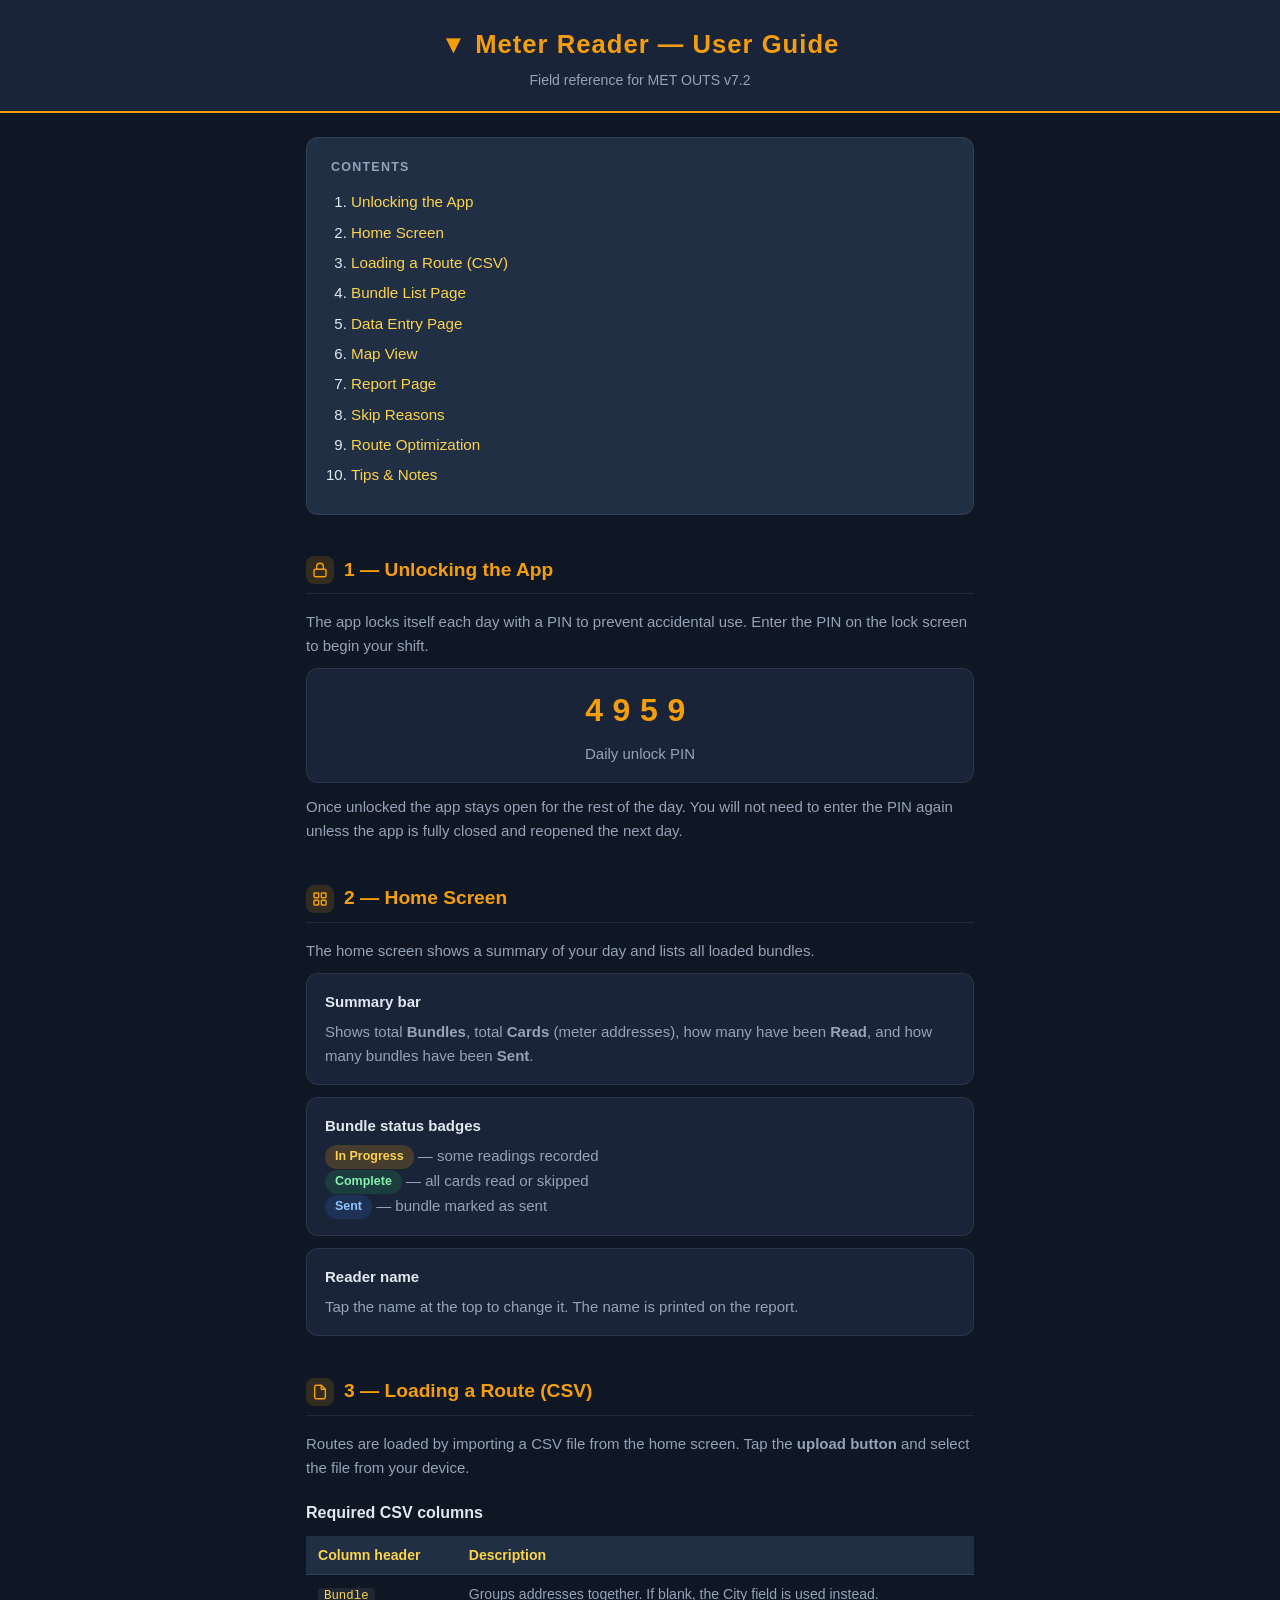
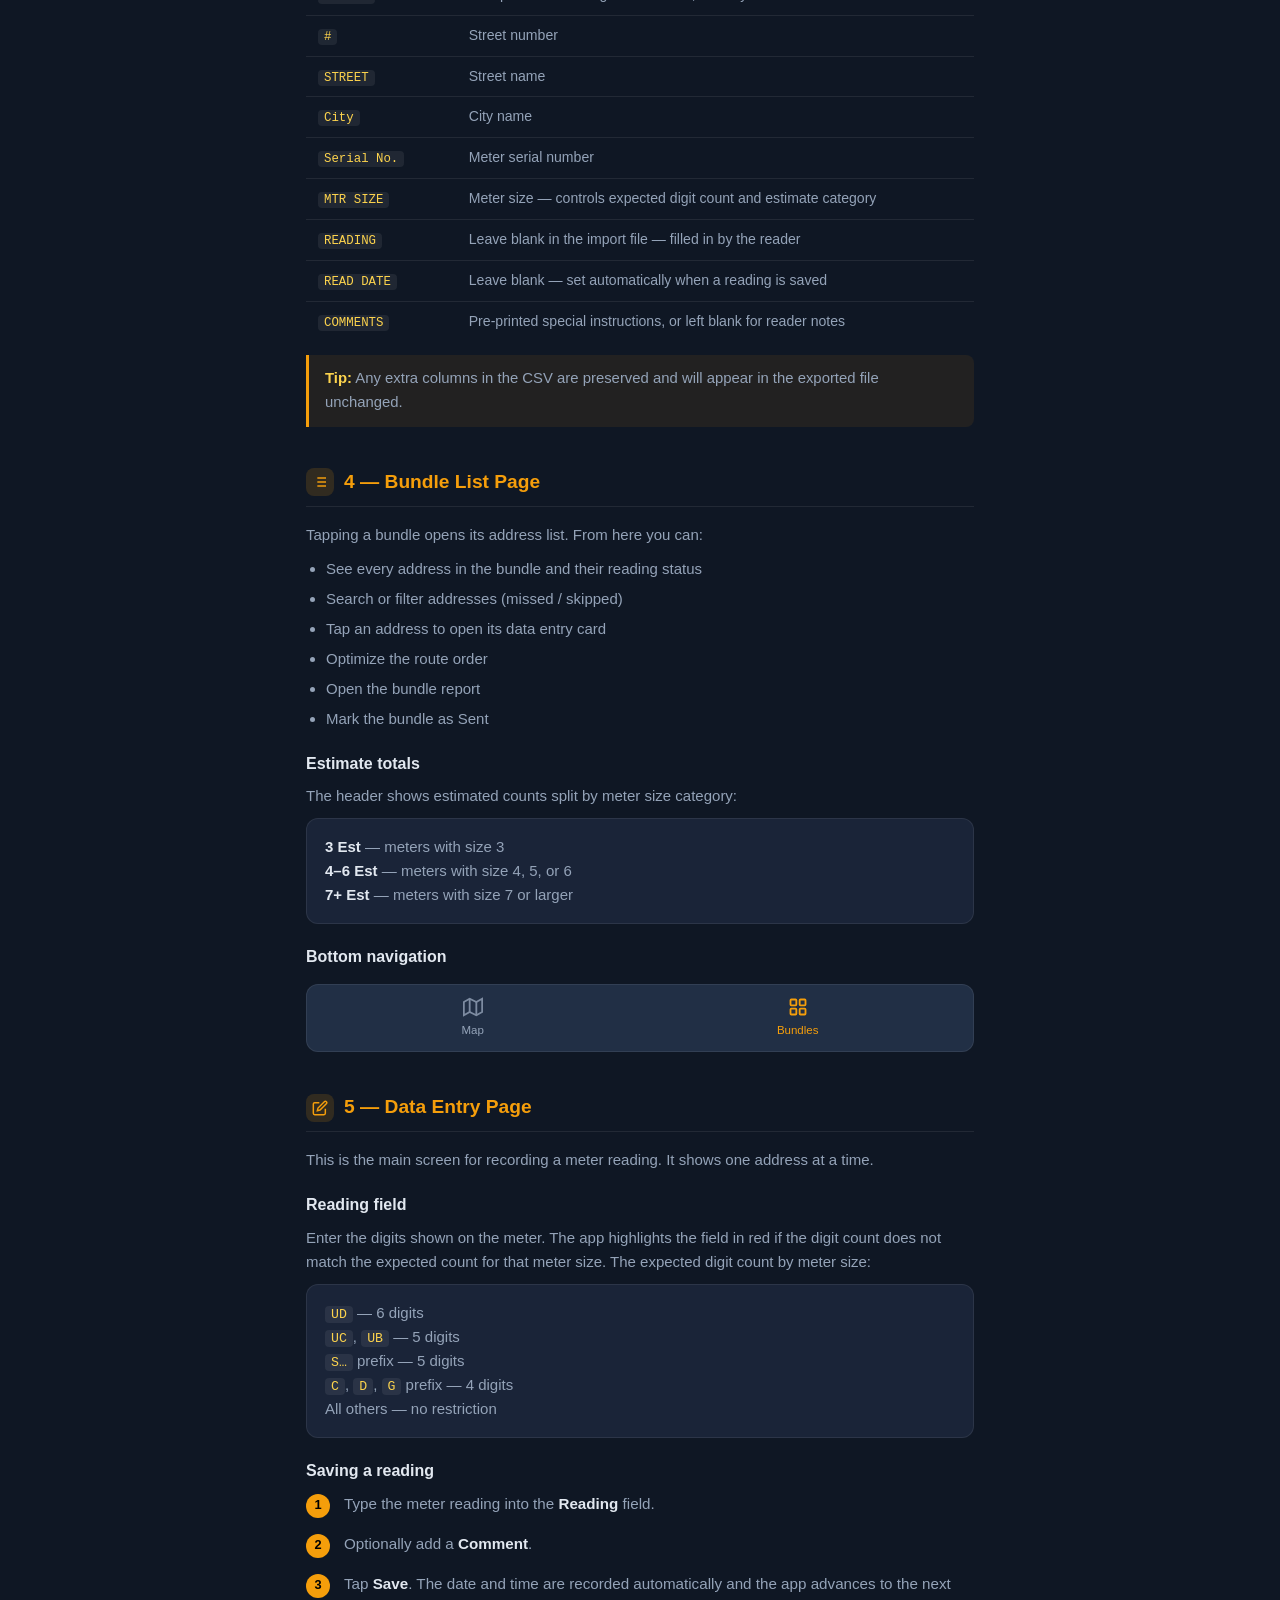
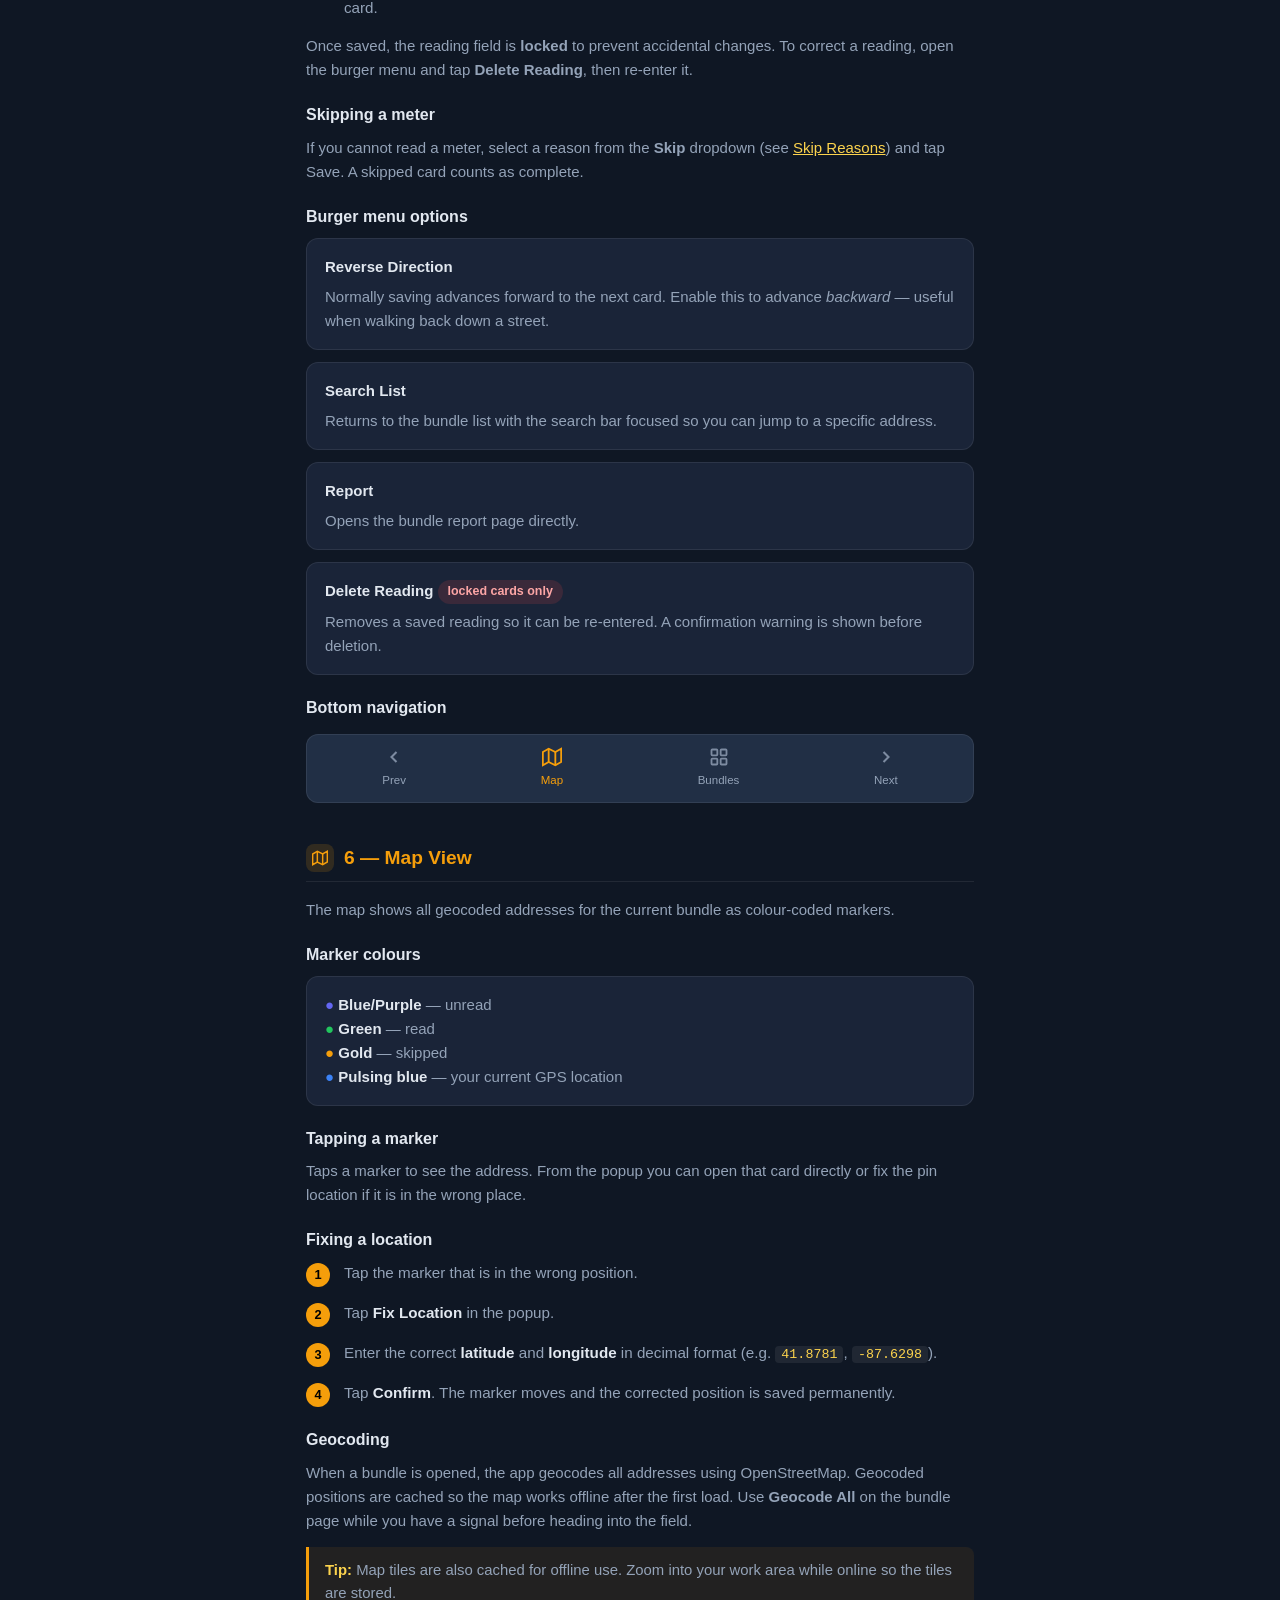
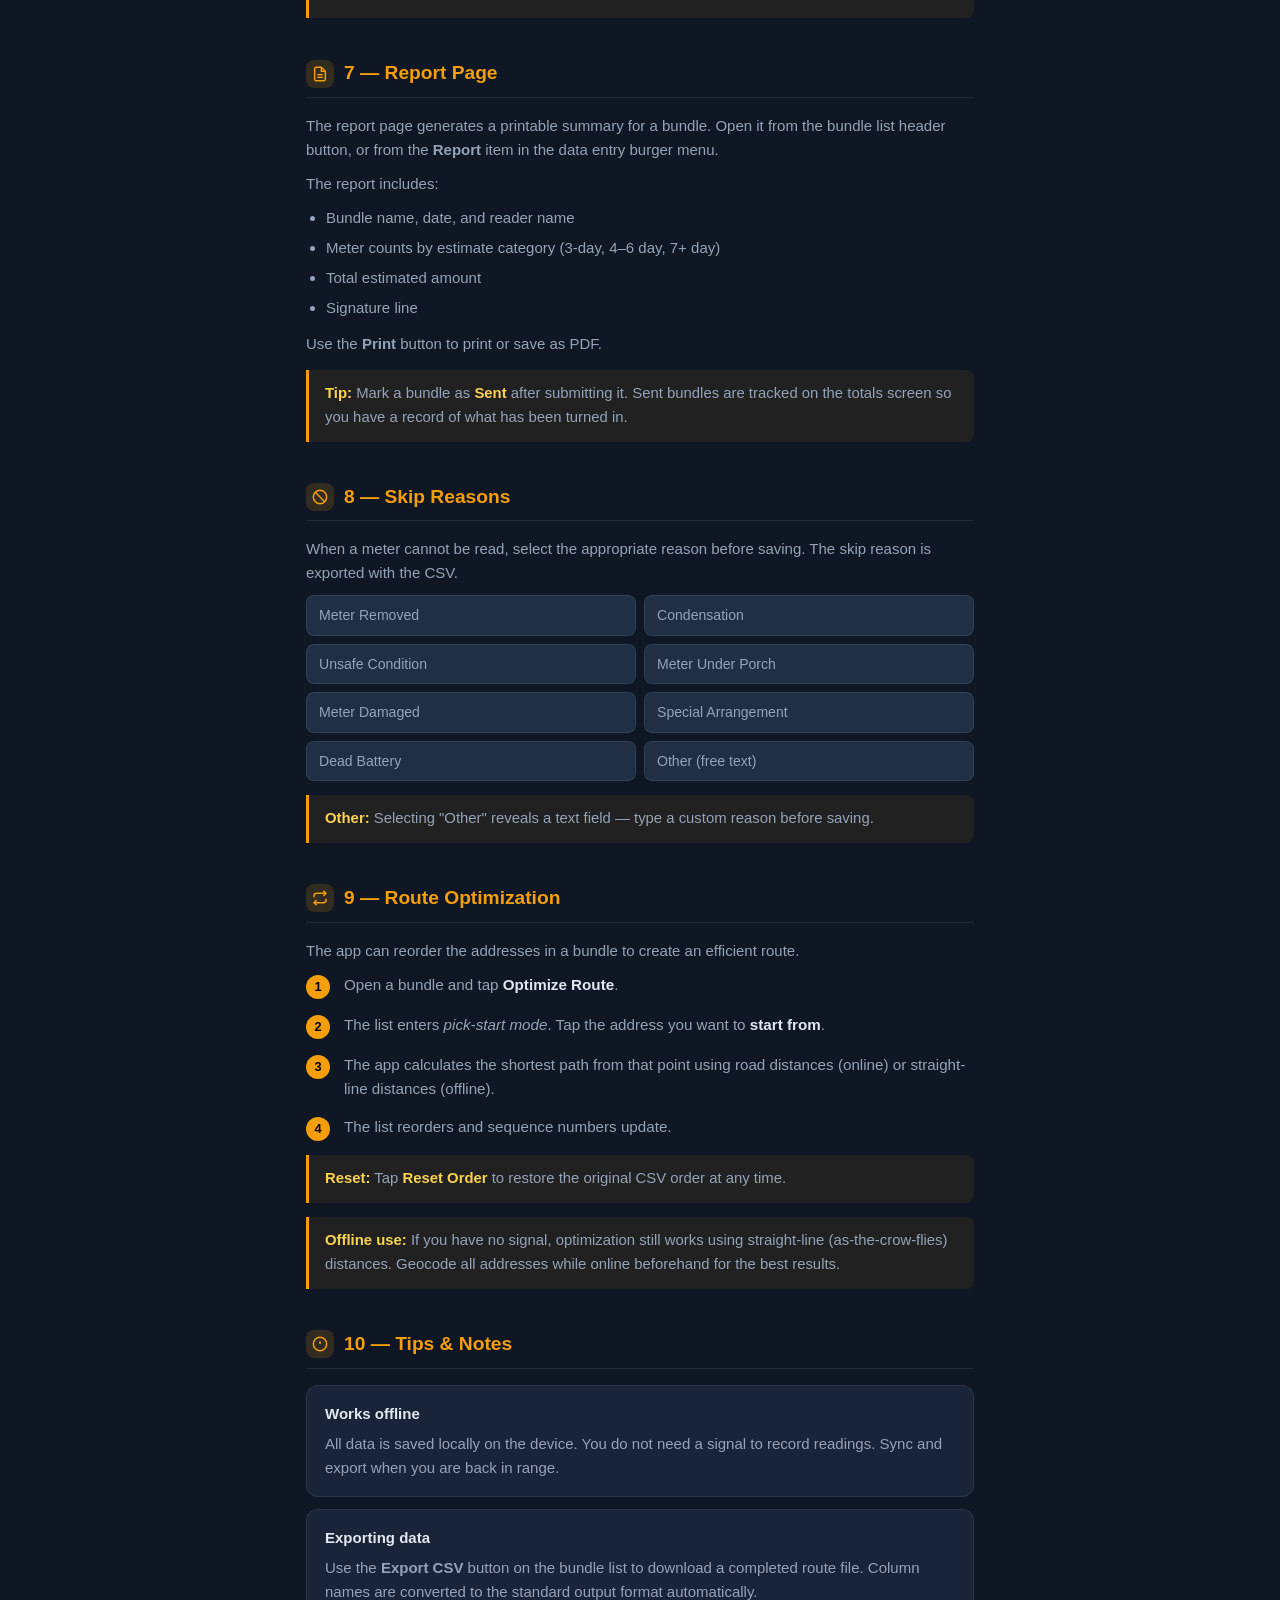
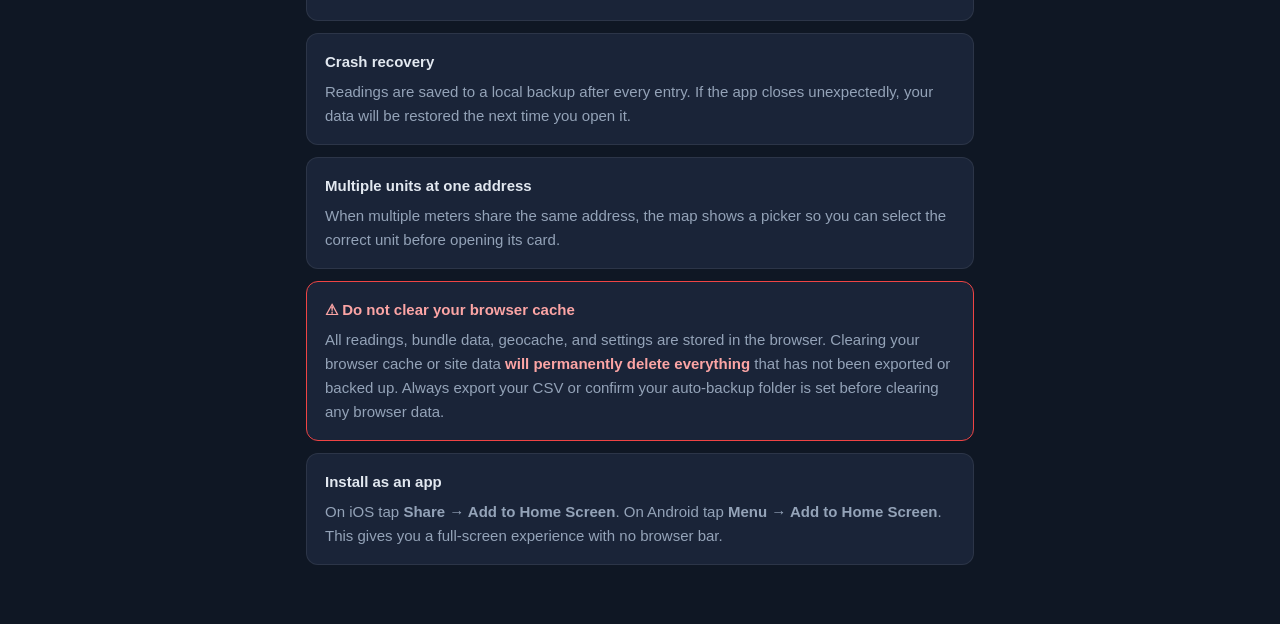
==== guide.html @ 871d22d3 "7.2 bug fixes" ====
<!DOCTYPE html>
<html lang="en">
<head>
  <meta charset="UTF-8"/>
  <meta name="viewport" content="width=device-width, initial-scale=1.0"/>
  <title>Meter Reader — User Guide</title>
  <style>
    :root {
      --bg: #0f1724;
      --surface: #1a2438;
      --surface2: #212f45;
      --border: rgba(255,255,255,0.08);
      --gold: #f59e0b;
      --gold-light: #fcd34d;
      --text: #e2e8f0;
      --sub: #94a3b8;
      --green: #22c55e;
      --red: #ef4444;
      --blue: #3b82f6;
    }

    * { box-sizing: border-box; margin: 0; padding: 0; }

    body {
      background: var(--bg);
      color: var(--text);
      font-family: -apple-system, BlinkMacSystemFont, 'Segoe UI', sans-serif;
      font-size: 15px;
      line-height: 1.6;
    }

    /* ── Header ── */
    .site-header {
      background: var(--surface);
      border-bottom: 2px solid var(--gold);
      padding: 24px 20px 20px;
      text-align: center;
      position: sticky;
      top: 0;
      z-index: 50;
    }
    .site-header h1 {
      font-size: 1.6rem;
      font-weight: 700;
      color: var(--gold);
      letter-spacing: 0.04em;
    }
    .site-header p {
      color: var(--sub);
      font-size: 0.88rem;
      margin-top: 4px;
    }

    /* ── TOC ── */
    .toc {
      background: var(--surface2);
      border: 1px solid var(--border);
      border-radius: 12px;
      padding: 20px 24px;
      margin: 24px auto;
      max-width: 700px;
    }
    .toc h2 {
      font-size: 0.78rem;
      text-transform: uppercase;
      letter-spacing: 0.1em;
      color: var(--sub);
      margin-bottom: 12px;
    }
    .toc ol {
      padding-left: 20px;
    }
    .toc li {
      margin: 6px 0;
    }
    .toc a {
      color: var(--gold-light);
      text-decoration: none;
      font-size: 0.95rem;
    }
    .toc a:hover { text-decoration: underline; }

    /* ── Main layout ── */
    main {
      max-width: 700px;
      margin: 0 auto;
      padding: 0 16px 60px;
    }

    /* ── Sections ── */
    section {
      margin-top: 40px;
    }
    section h2 {
      font-size: 1.2rem;
      font-weight: 700;
      color: var(--gold);
      border-bottom: 1px solid var(--border);
      padding-bottom: 8px;
      margin-bottom: 16px;
      display: flex;
      align-items: center;
      gap: 10px;
    }
    section h2 .icon {
      width: 28px;
      height: 28px;
      background: rgba(245,158,11,0.15);
      border-radius: 8px;
      display: flex;
      align-items: center;
      justify-content: center;
      flex-shrink: 0;
    }
    section h3 {
      font-size: 1rem;
      font-weight: 600;
      color: var(--text);
      margin: 20px 0 8px;
    }
    section p {
      color: var(--sub);
      margin-bottom: 10px;
    }

    /* ── Cards ── */
    .card {
      background: var(--surface);
      border: 1px solid var(--border);
      border-radius: 12px;
      padding: 16px 18px;
      margin-bottom: 12px;
    }
    .card-title {
      font-weight: 600;
      color: var(--text);
      margin-bottom: 6px;
    }
    .card p { margin-bottom: 0; }

    /* ── Steps ── */
    .steps {
      counter-reset: step;
      list-style: none;
      padding: 0;
    }
    .steps li {
      counter-increment: step;
      display: flex;
      gap: 14px;
      margin-bottom: 14px;
      align-items: flex-start;
    }
    .steps li::before {
      content: counter(step);
      background: var(--gold);
      color: #000;
      font-weight: 700;
      font-size: 0.8rem;
      min-width: 24px;
      height: 24px;
      border-radius: 50%;
      display: flex;
      align-items: center;
      justify-content: center;
      margin-top: 2px;
      flex-shrink: 0;
    }
    .steps li span {
      color: var(--sub);
      font-size: 0.95rem;
    }
    .steps li strong { color: var(--text); }

    /* ── Tips ── */
    .tip {
      background: rgba(245,158,11,0.08);
      border-left: 3px solid var(--gold);
      border-radius: 0 8px 8px 0;
      padding: 12px 16px;
      margin: 14px 0;
      color: var(--sub);
      font-size: 0.93rem;
    }
    .tip strong { color: var(--gold-light); }

    /* ── Badges ── */
    .badge {
      display: inline-block;
      padding: 2px 10px;
      border-radius: 20px;
      font-size: 0.78rem;
      font-weight: 600;
      vertical-align: middle;
    }
    .badge-gold  { background: rgba(245,158,11,0.2); color: var(--gold-light); }
    .badge-green { background: rgba(34,197,94,0.15); color: #86efac; }
    .badge-blue  { background: rgba(59,130,246,0.15); color: #93c5fd; }
    .badge-red   { background: rgba(239,68,68,0.15); color: #fca5a5; }

    /* ── Skip reason list ── */
    .skip-list {
      list-style: none;
      padding: 0;
      display: grid;
      grid-template-columns: 1fr 1fr;
      gap: 8px;
    }
    .skip-list li {
      background: var(--surface2);
      border: 1px solid var(--border);
      border-radius: 8px;
      padding: 8px 12px;
      font-size: 0.88rem;
      color: var(--sub);
    }

    /* ── CSV table ── */
    .csv-table {
      width: 100%;
      border-collapse: collapse;
      font-size: 0.88rem;
      margin-top: 10px;
    }
    .csv-table th {
      background: var(--surface2);
      color: var(--gold-light);
      text-align: left;
      padding: 8px 12px;
      border-bottom: 1px solid var(--border);
      font-weight: 600;
    }
    .csv-table td {
      padding: 8px 12px;
      border-bottom: 1px solid var(--border);
      color: var(--sub);
      vertical-align: top;
    }
    .csv-table tr:last-child td { border-bottom: none; }
    code {
      background: rgba(255,255,255,0.07);
      border-radius: 4px;
      padding: 1px 6px;
      font-family: monospace;
      font-size: 0.88em;
      color: var(--gold-light);
    }

    /* ── Nav bar reference ── */
    .nav-bar {
      background: var(--surface2);
      border: 1px solid var(--border);
      border-radius: 12px;
      display: flex;
      justify-content: space-around;
      padding: 12px 8px;
      margin: 14px 0;
    }
    .nav-item {
      display: flex;
      flex-direction: column;
      align-items: center;
      gap: 4px;
      font-size: 0.72rem;
      color: var(--sub);
    }
    .nav-item.active { color: var(--gold); }
    .nav-item svg { opacity: 0.8; }
    .nav-item.active svg { opacity: 1; }

    @media (max-width: 480px) {
      .skip-list { grid-template-columns: 1fr; }
      .site-header h1 { font-size: 1.3rem; }
    }
  </style>
</head>
<body>

<header class="site-header">
  <h1>&#9660; Meter Reader — User Guide</h1>
  <p>Field reference for MET OUTS v7.2</p>
</header>

<main>

  <!-- TOC -->
  <nav class="toc">
    <h2>Contents</h2>
    <ol>
      <li><a href="#unlock">Unlocking the App</a></li>
      <li><a href="#home">Home Screen</a></li>
      <li><a href="#csv">Loading a Route (CSV)</a></li>
      <li><a href="#bundle">Bundle List Page</a></li>
      <li><a href="#card">Data Entry Page</a></li>
      <li><a href="#map">Map View</a></li>
      <li><a href="#report">Report Page</a></li>
      <li><a href="#skip">Skip Reasons</a></li>
      <li><a href="#optimize">Route Optimization</a></li>
      <li><a href="#tips">Tips &amp; Notes</a></li>
    </ol>
  </nav>


  <!-- 1. Unlock -->
  <section id="unlock">
    <h2>
      <span class="icon">
        <svg width="16" height="16" viewBox="0 0 24 24" fill="none" stroke="#f59e0b" stroke-width="2.2">
          <rect x="3" y="11" width="18" height="11" rx="2"/><path d="M7 11V7a5 5 0 0 1 10 0v4"/>
        </svg>
      </span>
      1 — Unlocking the App
    </h2>
    <p>The app locks itself each day with a PIN to prevent accidental use. Enter the PIN on the lock screen to begin your shift.</p>
    <div class="card" style="text-align:center;">
      <div class="card-title" style="font-size:2rem; letter-spacing:0.3em; color:var(--gold);">4959</div>
      <p style="margin-top:4px;">Daily unlock PIN</p>
    </div>
    <p>Once unlocked the app stays open for the rest of the day. You will not need to enter the PIN again unless the app is fully closed and reopened the next day.</p>
  </section>


  <!-- 2. Home -->
  <section id="home">
    <h2>
      <span class="icon">
        <svg width="16" height="16" viewBox="0 0 24 24" fill="none" stroke="#f59e0b" stroke-width="2.2">
          <rect x="3" y="3" width="7" height="7" rx="1"/><rect x="14" y="3" width="7" height="7" rx="1"/>
          <rect x="3" y="14" width="7" height="7" rx="1"/><rect x="14" y="14" width="7" height="7" rx="1"/>
        </svg>
      </span>
      2 — Home Screen
    </h2>
    <p>The home screen shows a summary of your day and lists all loaded bundles.</p>
    <div class="card">
      <div class="card-title">Summary bar</div>
      <p>Shows total <strong>Bundles</strong>, total <strong>Cards</strong> (meter addresses), how many have been <strong>Read</strong>, and how many bundles have been <strong>Sent</strong>.</p>
    </div>
    <div class="card">
      <div class="card-title">Bundle status badges</div>
      <p>
        <span class="badge badge-gold">In Progress</span> — some readings recorded<br>
        <span class="badge badge-green">Complete</span> — all cards read or skipped<br>
        <span class="badge badge-blue">Sent</span> — bundle marked as sent
      </p>
    </div>
    <div class="card">
      <div class="card-title">Reader name</div>
      <p>Tap the name at the top to change it. The name is printed on the report.</p>
    </div>
  </section>


  <!-- 3. CSV -->
  <section id="csv">
    <h2>
      <span class="icon">
        <svg width="16" height="16" viewBox="0 0 24 24" fill="none" stroke="#f59e0b" stroke-width="2.2">
          <path d="M14 2H6a2 2 0 0 0-2 2v16a2 2 0 0 0 2 2h12a2 2 0 0 0 2-2V8z"/><polyline points="14 2 14 8 20 8"/>
        </svg>
      </span>
      3 — Loading a Route (CSV)
    </h2>
    <p>Routes are loaded by importing a CSV file from the home screen. Tap the <strong>upload button</strong> and select the file from your device.</p>

    <h3>Required CSV columns</h3>
    <table class="csv-table">
      <thead>
        <tr><th>Column header</th><th>Description</th></tr>
      </thead>
      <tbody>
        <tr><td><code>Bundle</code></td><td>Groups addresses together. If blank, the City field is used instead.</td></tr>
        <tr><td><code>#</code></td><td>Street number</td></tr>
        <tr><td><code>STREET</code></td><td>Street name</td></tr>
        <tr><td><code>City</code></td><td>City name</td></tr>
        <tr><td><code>Serial No.</code></td><td>Meter serial number</td></tr>
        <tr><td><code>MTR SIZE</code></td><td>Meter size — controls expected digit count and estimate category</td></tr>
        <tr><td><code>READING</code></td><td>Leave blank in the import file — filled in by the reader</td></tr>
        <tr><td><code>READ DATE</code></td><td>Leave blank — set automatically when a reading is saved</td></tr>
        <tr><td><code>COMMENTS</code></td><td>Pre-printed special instructions, or left blank for reader notes</td></tr>
      </tbody>
    </table>

    <div class="tip">
      <strong>Tip:</strong> Any extra columns in the CSV are preserved and will appear in the exported file unchanged.
    </div>
  </section>


  <!-- 4. Bundle List -->
  <section id="bundle">
    <h2>
      <span class="icon">
        <svg width="16" height="16" viewBox="0 0 24 24" fill="none" stroke="#f59e0b" stroke-width="2.2">
          <line x1="8" y1="6" x2="21" y2="6"/><line x1="8" y1="12" x2="21" y2="12"/>
          <line x1="8" y1="18" x2="21" y2="18"/><line x1="3" y1="6" x2="3.01" y2="6"/>
          <line x1="3" y1="12" x2="3.01" y2="12"/><line x1="3" y1="18" x2="3.01" y2="18"/>
        </svg>
      </span>
      4 — Bundle List Page
    </h2>
    <p>Tapping a bundle opens its address list. From here you can:</p>
    <ul style="padding-left:20px; color:var(--sub); margin-bottom:12px;">
      <li style="margin-bottom:6px;">See every address in the bundle and their reading status</li>
      <li style="margin-bottom:6px;">Search or filter addresses (missed / skipped)</li>
      <li style="margin-bottom:6px;">Tap an address to open its data entry card</li>
      <li style="margin-bottom:6px;">Optimize the route order</li>
      <li style="margin-bottom:6px;">Open the bundle report</li>
      <li style="margin-bottom:6px;">Mark the bundle as Sent</li>
    </ul>

    <h3>Estimate totals</h3>
    <p>The header shows estimated counts split by meter size category:</p>
    <div class="card">
      <p>
        <strong style="color:var(--text);">3 Est</strong> — meters with size 3<br>
        <strong style="color:var(--text);">4–6 Est</strong> — meters with size 4, 5, or 6<br>
        <strong style="color:var(--text);">7+ Est</strong> — meters with size 7 or larger
      </p>
    </div>

    <h3>Bottom navigation</h3>
    <div class="nav-bar">
      <div class="nav-item">
        <svg width="20" height="20" viewBox="0 0 24 24" fill="none" stroke="currentColor" stroke-width="2.2">
          <polygon points="1 6 1 22 8 18 16 22 23 18 23 2 16 6 8 2 1 6"/>
          <line x1="8" y1="2" x2="8" y2="18"/><line x1="16" y1="6" x2="16" y2="22"/>
        </svg>
        Map
      </div>
      <div class="nav-item active">
        <svg width="20" height="20" viewBox="0 0 24 24" fill="none" stroke="currentColor" stroke-width="2.2">
          <rect x="3" y="3" width="7" height="7" rx="1"/><rect x="14" y="3" width="7" height="7" rx="1"/>
          <rect x="3" y="14" width="7" height="7" rx="1"/><rect x="14" y="14" width="7" height="7" rx="1"/>
        </svg>
        Bundles
      </div>
    </div>
  </section>


  <!-- 5. Card / Data Entry -->
  <section id="card">
    <h2>
      <span class="icon">
        <svg width="16" height="16" viewBox="0 0 24 24" fill="none" stroke="#f59e0b" stroke-width="2.2">
          <path d="M11 4H4a2 2 0 0 0-2 2v14a2 2 0 0 0 2 2h14a2 2 0 0 0 2-2v-7"/>
          <path d="M18.5 2.5a2.121 2.121 0 0 1 3 3L12 15l-4 1 1-4 9.5-9.5z"/>
        </svg>
      </span>
      5 — Data Entry Page
    </h2>
    <p>This is the main screen for recording a meter reading. It shows one address at a time.</p>

    <h3>Reading field</h3>
    <p>Enter the digits shown on the meter. The app highlights the field in red if the digit count does not match the expected count for that meter size. The expected digit count by meter size:</p>
    <div class="card">
      <p>
        <code>UD</code> — 6 digits<br>
        <code>UC</code>, <code>UB</code> — 5 digits<br>
        <code>S…</code> prefix — 5 digits<br>
        <code>C</code>, <code>D</code>, <code>G</code> prefix — 4 digits<br>
        All others — no restriction
      </p>
    </div>

    <h3>Saving a reading</h3>
    <ol class="steps">
      <li><span>Type the meter reading into the <strong>Reading</strong> field.</span></li>
      <li><span>Optionally add a <strong>Comment</strong>.</span></li>
      <li><span>Tap <strong>Save</strong>. The date and time are recorded automatically and the app advances to the next card.</span></li>
    </ol>
    <p>Once saved, the reading field is <strong>locked</strong> to prevent accidental changes. To correct a reading, open the burger menu and tap <strong>Delete Reading</strong>, then re-enter it.</p>

    <h3>Skipping a meter</h3>
    <p>If you cannot read a meter, select a reason from the <strong>Skip</strong> dropdown (see <a href="#skip" style="color:var(--gold-light);">Skip Reasons</a>) and tap Save. A skipped card counts as complete.</p>

    <h3>Burger menu options</h3>
    <div class="card">
      <div class="card-title">Reverse Direction</div>
      <p>Normally saving advances forward to the next card. Enable this to advance <em>backward</em> — useful when walking back down a street.</p>
    </div>
    <div class="card">
      <div class="card-title">Search List</div>
      <p>Returns to the bundle list with the search bar focused so you can jump to a specific address.</p>
    </div>
    <div class="card">
      <div class="card-title">Report</div>
      <p>Opens the bundle report page directly.</p>
    </div>
    <div class="card">
      <div class="card-title">Delete Reading <span class="badge badge-red">locked cards only</span></div>
      <p>Removes a saved reading so it can be re-entered. A confirmation warning is shown before deletion.</p>
    </div>

    <h3>Bottom navigation</h3>
    <div class="nav-bar">
      <div class="nav-item">
        <svg width="20" height="20" viewBox="0 0 24 24" fill="none" stroke="currentColor" stroke-width="2.5">
          <polyline points="15 18 9 12 15 6"/>
        </svg>
        Prev
      </div>
      <div class="nav-item active">
        <svg width="20" height="20" viewBox="0 0 24 24" fill="none" stroke="currentColor" stroke-width="2.2">
          <polygon points="1 6 1 22 8 18 16 22 23 18 23 2 16 6 8 2 1 6"/>
          <line x1="8" y1="2" x2="8" y2="18"/><line x1="16" y1="6" x2="16" y2="22"/>
        </svg>
        Map
      </div>
      <div class="nav-item">
        <svg width="20" height="20" viewBox="0 0 24 24" fill="none" stroke="currentColor" stroke-width="2.2">
          <rect x="3" y="3" width="7" height="7" rx="1"/><rect x="14" y="3" width="7" height="7" rx="1"/>
          <rect x="3" y="14" width="7" height="7" rx="1"/><rect x="14" y="14" width="7" height="7" rx="1"/>
        </svg>
        Bundles
      </div>
      <div class="nav-item">
        <svg width="20" height="20" viewBox="0 0 24 24" fill="none" stroke="currentColor" stroke-width="2.5">
          <polyline points="9 18 15 12 9 6"/>
        </svg>
        Next
      </div>
    </div>
  </section>


  <!-- 6. Map -->
  <section id="map">
    <h2>
      <span class="icon">
        <svg width="16" height="16" viewBox="0 0 24 24" fill="none" stroke="#f59e0b" stroke-width="2.2">
          <polygon points="1 6 1 22 8 18 16 22 23 18 23 2 16 6 8 2 1 6"/>
          <line x1="8" y1="2" x2="8" y2="18"/><line x1="16" y1="6" x2="16" y2="22"/>
        </svg>
      </span>
      6 — Map View
    </h2>
    <p>The map shows all geocoded addresses for the current bundle as colour-coded markers.</p>

    <h3>Marker colours</h3>
    <div class="card">
      <p>
        <span style="color:#6366f1;">&#9679;</span> <strong style="color:var(--text);">Blue/Purple</strong> — unread<br>
        <span style="color:#22c55e;">&#9679;</span> <strong style="color:var(--text);">Green</strong> — read<br>
        <span style="color:#f59e0b;">&#9679;</span> <strong style="color:var(--text);">Gold</strong> — skipped<br>
        <span style="color:#3b82f6;">&#9679;</span> <strong style="color:var(--text);">Pulsing blue</strong> — your current GPS location
      </p>
    </div>

    <h3>Tapping a marker</h3>
    <p>Taps a marker to see the address. From the popup you can open that card directly or fix the pin location if it is in the wrong place.</p>

    <h3>Fixing a location</h3>
    <ol class="steps">
      <li><span>Tap the marker that is in the wrong position.</span></li>
      <li><span>Tap <strong>Fix Location</strong> in the popup.</span></li>
      <li><span>Enter the correct <strong>latitude</strong> and <strong>longitude</strong> in decimal format (e.g. <code>41.8781</code>, <code>-87.6298</code>).</span></li>
      <li><span>Tap <strong>Confirm</strong>. The marker moves and the corrected position is saved permanently.</span></li>
    </ol>

    <h3>Geocoding</h3>
    <p>When a bundle is opened, the app geocodes all addresses using OpenStreetMap. Geocoded positions are cached so the map works offline after the first load. Use <strong>Geocode All</strong> on the bundle page while you have a signal before heading into the field.</p>

    <div class="tip">
      <strong>Tip:</strong> Map tiles are also cached for offline use. Zoom into your work area while online so the tiles are stored.
    </div>
  </section>


  <!-- 7. Report -->
  <section id="report">
    <h2>
      <span class="icon">
        <svg width="16" height="16" viewBox="0 0 24 24" fill="none" stroke="#f59e0b" stroke-width="2.2">
          <path d="M14 2H6a2 2 0 0 0-2 2v16a2 2 0 0 0 2 2h12a2 2 0 0 0 2-2V8z"/>
          <polyline points="14 2 14 8 20 8"/>
          <line x1="16" y1="13" x2="8" y2="13"/><line x1="16" y1="17" x2="8" y2="17"/>
        </svg>
      </span>
      7 — Report Page
    </h2>
    <p>The report page generates a printable summary for a bundle. Open it from the bundle list header button, or from the <strong>Report</strong> item in the data entry burger menu.</p>
    <p>The report includes:</p>
    <ul style="padding-left:20px; color:var(--sub); margin-bottom:12px;">
      <li style="margin-bottom:6px;">Bundle name, date, and reader name</li>
      <li style="margin-bottom:6px;">Meter counts by estimate category (3-day, 4–6 day, 7+ day)</li>
      <li style="margin-bottom:6px;">Total estimated amount</li>
      <li style="margin-bottom:6px;">Signature line</li>
    </ul>
    <p>Use the <strong>Print</strong> button to print or save as PDF.</p>
    <div class="tip">
      <strong>Tip:</strong> Mark a bundle as <strong>Sent</strong> after submitting it. Sent bundles are tracked on the totals screen so you have a record of what has been turned in.
    </div>
  </section>


  <!-- 8. Skip Reasons -->
  <section id="skip">
    <h2>
      <span class="icon">
        <svg width="16" height="16" viewBox="0 0 24 24" fill="none" stroke="#f59e0b" stroke-width="2.2">
          <circle cx="12" cy="12" r="10"/><line x1="4.93" y1="4.93" x2="19.07" y2="19.07"/>
        </svg>
      </span>
      8 — Skip Reasons
    </h2>
    <p>When a meter cannot be read, select the appropriate reason before saving. The skip reason is exported with the CSV.</p>
    <ul class="skip-list">
      <li>Meter Removed</li>
      <li>Condensation</li>
      <li>Unsafe Condition</li>
      <li>Meter Under Porch</li>
      <li>Meter Damaged</li>
      <li>Special Arrangement</li>
      <li>Dead Battery</li>
      <li>Other (free text)</li>
    </ul>
    <div class="tip">
      <strong>Other:</strong> Selecting "Other" reveals a text field — type a custom reason before saving.
    </div>
  </section>


  <!-- 9. Route Optimization -->
  <section id="optimize">
    <h2>
      <span class="icon">
        <svg width="16" height="16" viewBox="0 0 24 24" fill="none" stroke="#f59e0b" stroke-width="2.2">
          <polyline points="17 1 21 5 17 9"/>
          <path d="M3 11V9a4 4 0 0 1 4-4h14"/>
          <polyline points="7 23 3 19 7 15"/>
          <path d="M21 13v2a4 4 0 0 1-4 4H3"/>
        </svg>
      </span>
      9 — Route Optimization
    </h2>
    <p>The app can reorder the addresses in a bundle to create an efficient route.</p>
    <ol class="steps">
      <li><span>Open a bundle and tap <strong>Optimize Route</strong>.</span></li>
      <li><span>The list enters <em>pick-start mode</em>. Tap the address you want to <strong>start from</strong>.</span></li>
      <li><span>The app calculates the shortest path from that point using road distances (online) or straight-line distances (offline).</span></li>
      <li><span>The list reorders and sequence numbers update.</span></li>
    </ol>
    <div class="tip">
      <strong>Reset:</strong> Tap <strong>Reset Order</strong> to restore the original CSV order at any time.
    </div>
    <div class="tip">
      <strong>Offline use:</strong> If you have no signal, optimization still works using straight-line (as-the-crow-flies) distances. Geocode all addresses while online beforehand for the best results.
    </div>
  </section>


  <!-- 10. Tips -->
  <section id="tips">
    <h2>
      <span class="icon">
        <svg width="16" height="16" viewBox="0 0 24 24" fill="none" stroke="#f59e0b" stroke-width="2.2">
          <circle cx="12" cy="12" r="10"/>
          <line x1="12" y1="8" x2="12" y2="12"/><line x1="12" y1="16" x2="12.01" y2="16"/>
        </svg>
      </span>
      10 — Tips &amp; Notes
    </h2>

    <div class="card">
      <div class="card-title">Works offline</div>
      <p>All data is saved locally on the device. You do not need a signal to record readings. Sync and export when you are back in range.</p>
    </div>
    <div class="card">
      <div class="card-title">Exporting data</div>
      <p>Use the <strong>Export CSV</strong> button on the bundle list to download a completed route file. Column names are converted to the standard output format automatically.</p>
    </div>
    <div class="card">
      <div class="card-title">Crash recovery</div>
      <p>Readings are saved to a local backup after every entry. If the app closes unexpectedly, your data will be restored the next time you open it.</p>
    </div>
    <div class="card">
      <div class="card-title">Multiple units at one address</div>
      <p>When multiple meters share the same address, the map shows a picker so you can select the correct unit before opening its card.</p>
    </div>
    <div class="card" style="border-color: var(--red);">
      <div class="card-title" style="color:#fca5a5;">&#9888; Do not clear your browser cache</div>
      <p>All readings, bundle data, geocache, and settings are stored in the browser. Clearing your browser cache or site data <strong style="color:#fca5a5;">will permanently delete everything</strong> that has not been exported or backed up. Always export your CSV or confirm your auto-backup folder is set before clearing any browser data.</p>
    </div>

    <div class="card">
      <div class="card-title">Install as an app</div>
      <p>On iOS tap <strong>Share → Add to Home Screen</strong>. On Android tap <strong>Menu → Add to Home Screen</strong>. This gives you a full-screen experience with no browser bar.</p>
    </div>
  </section>

</main>

</body>
</html>
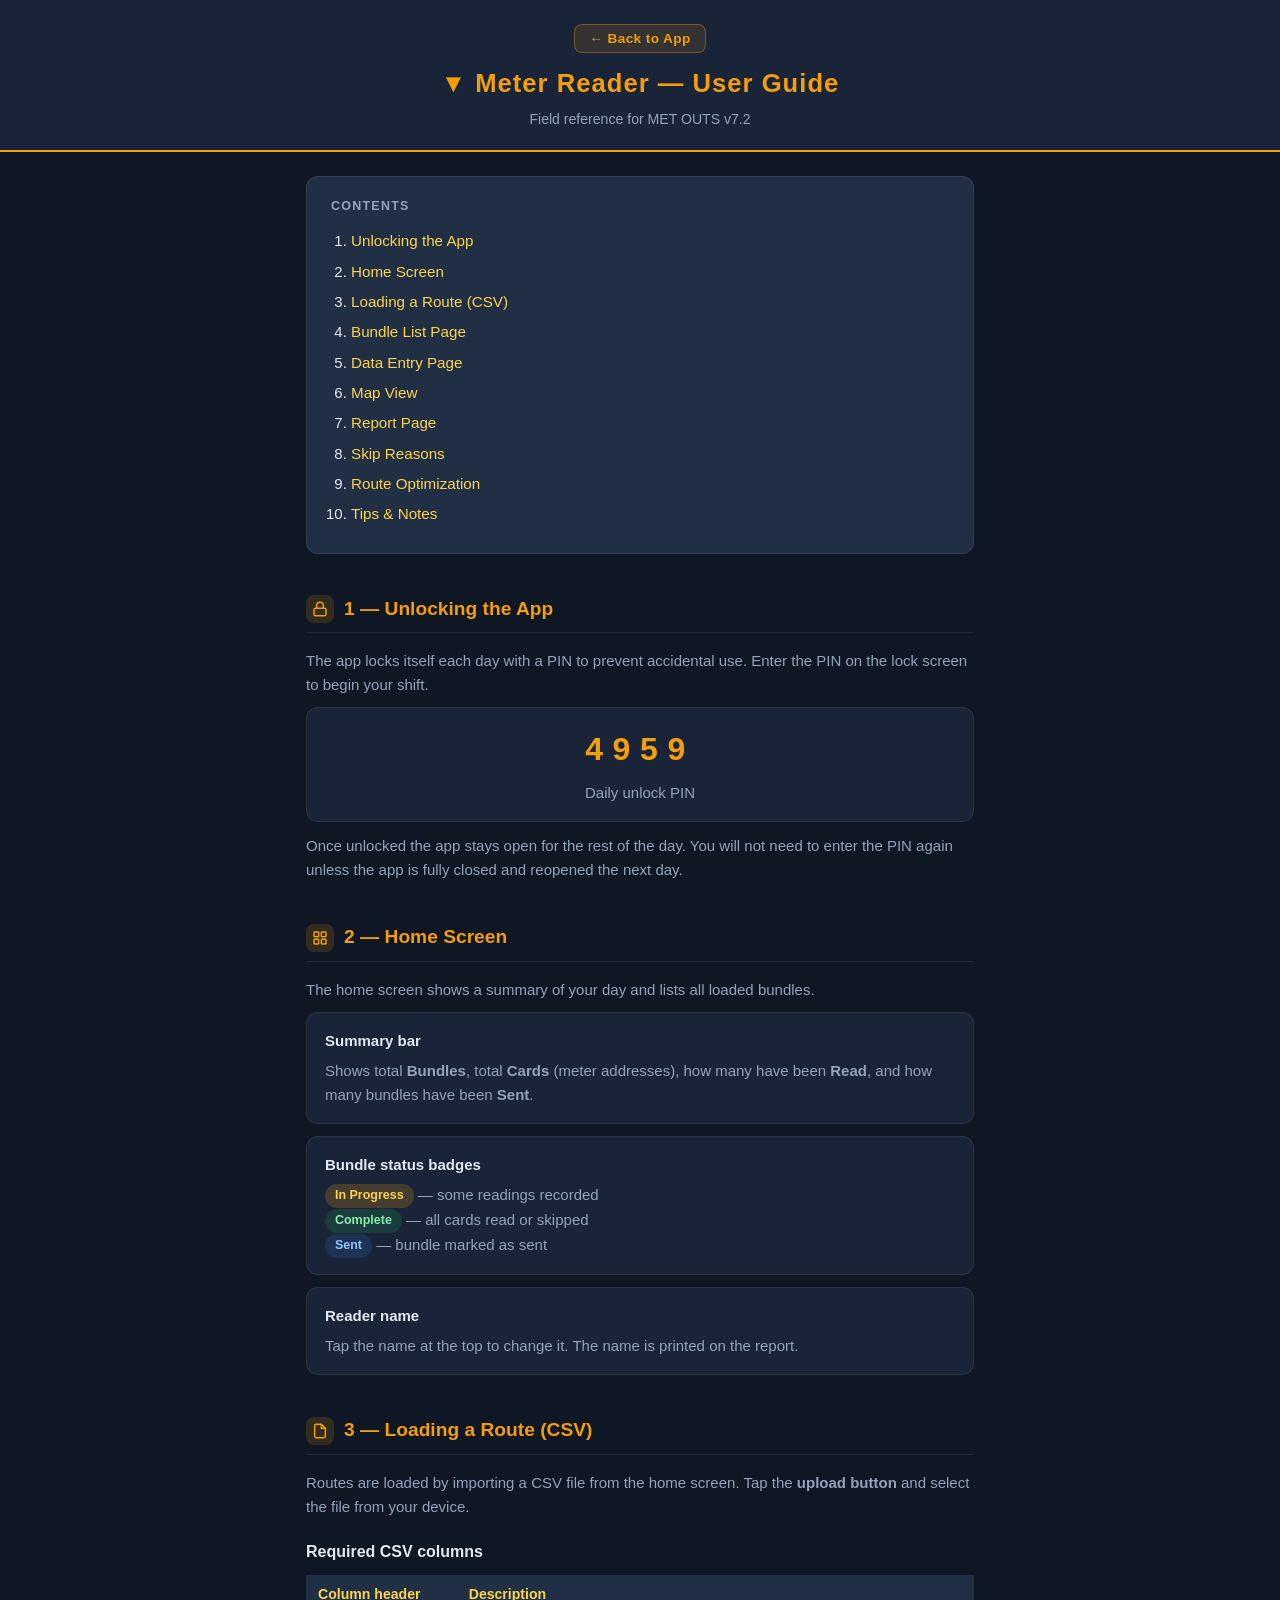
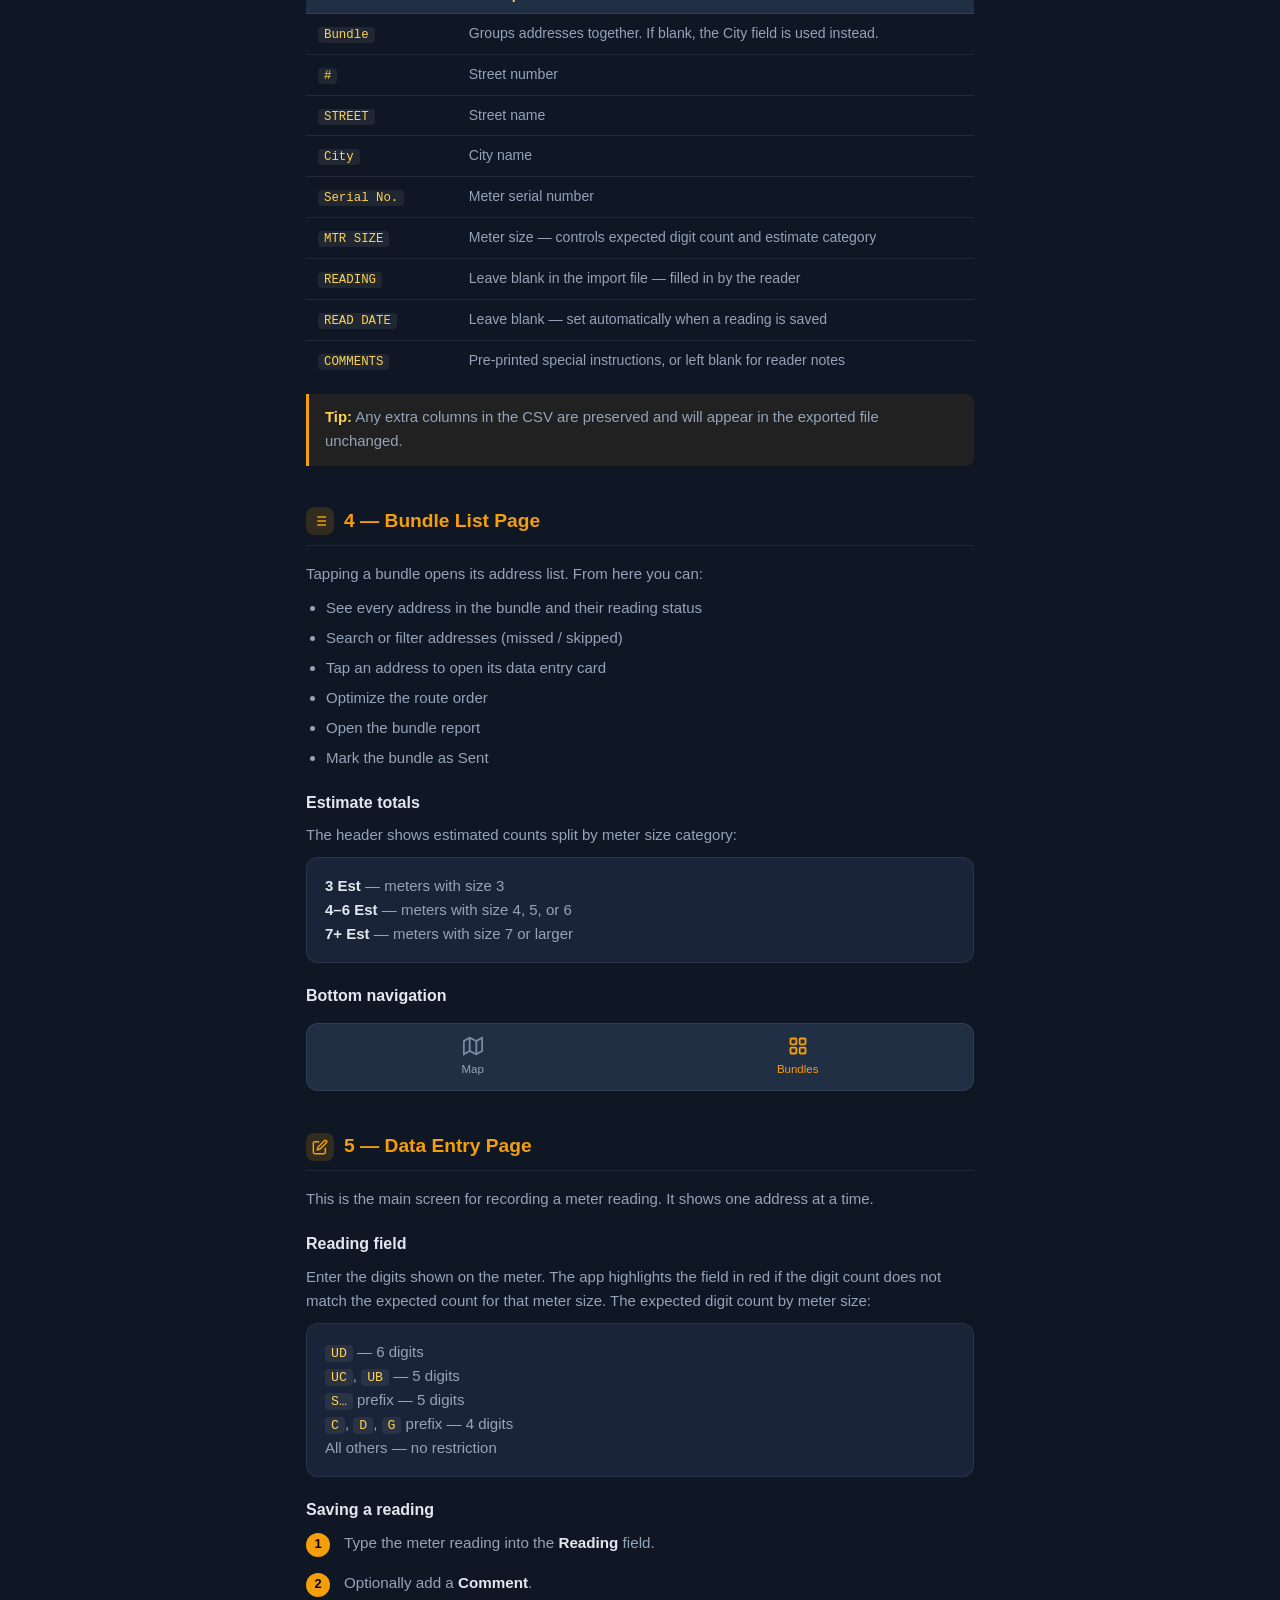
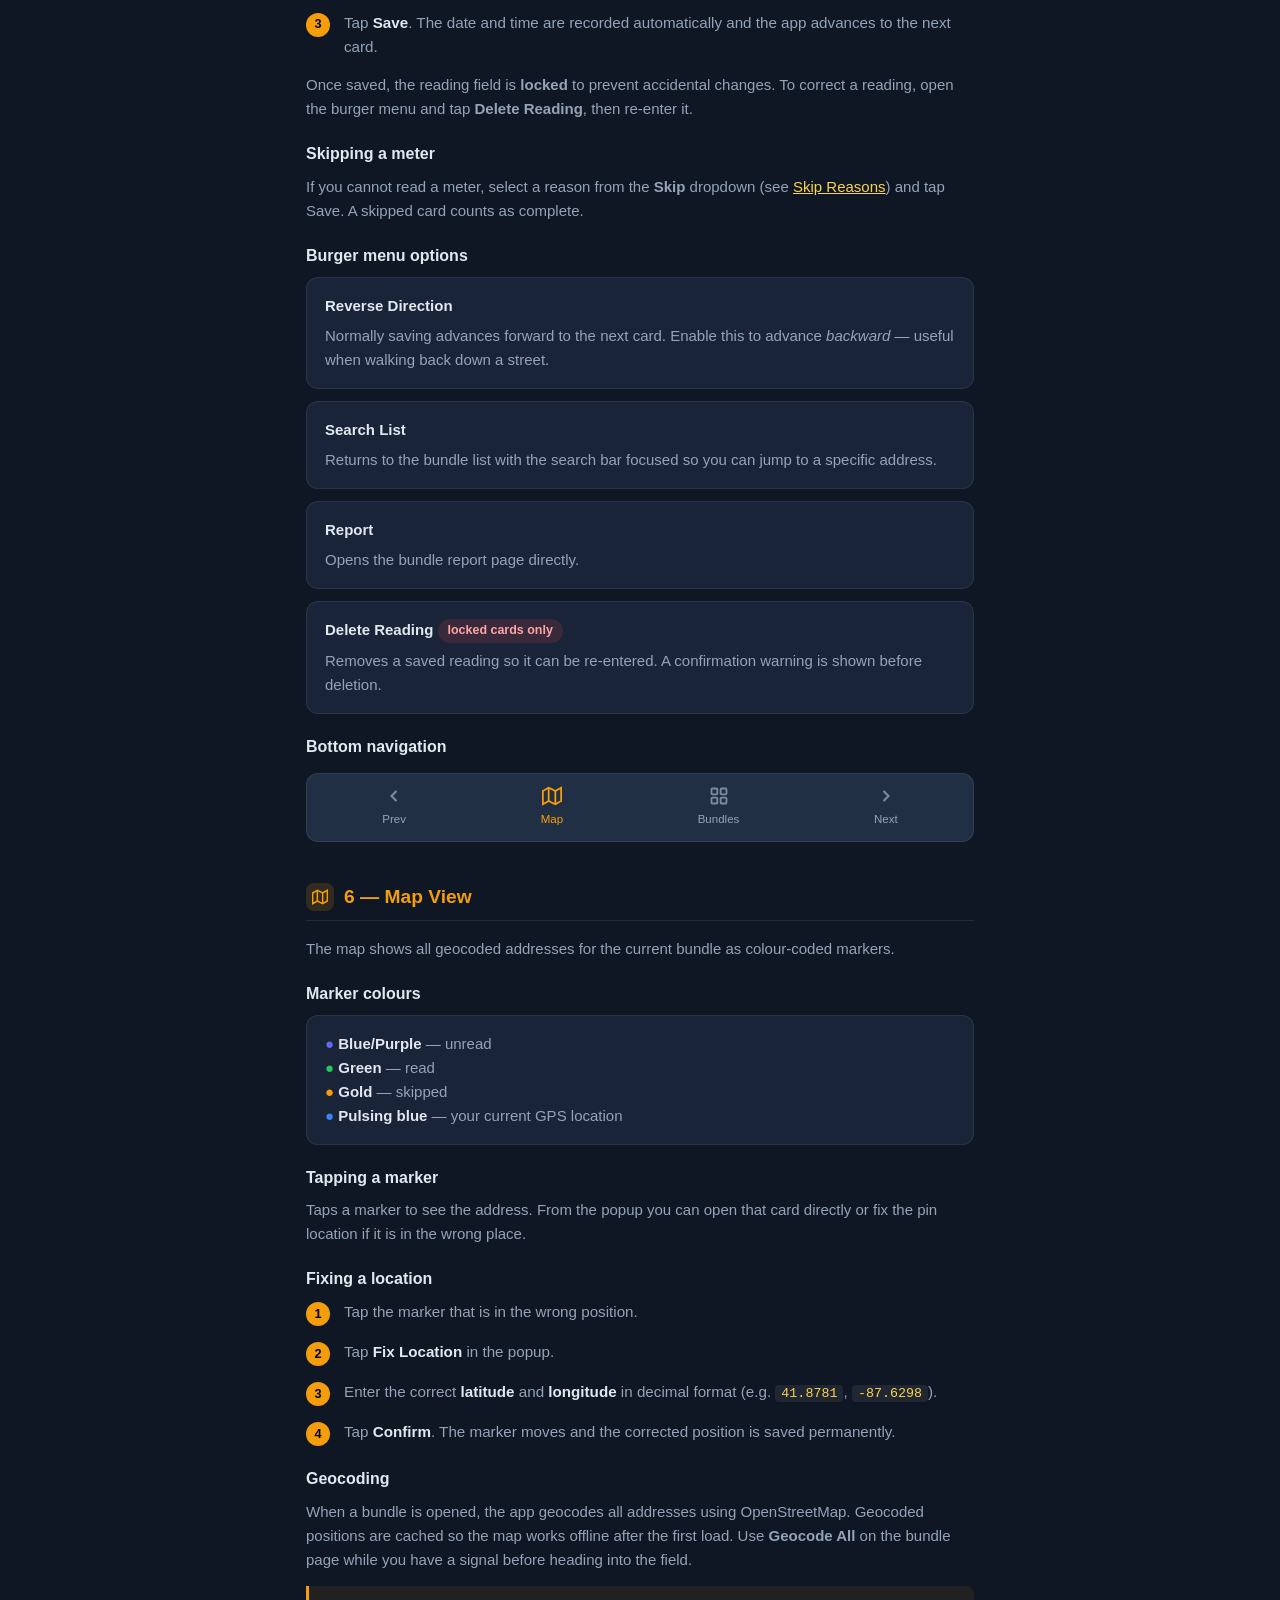
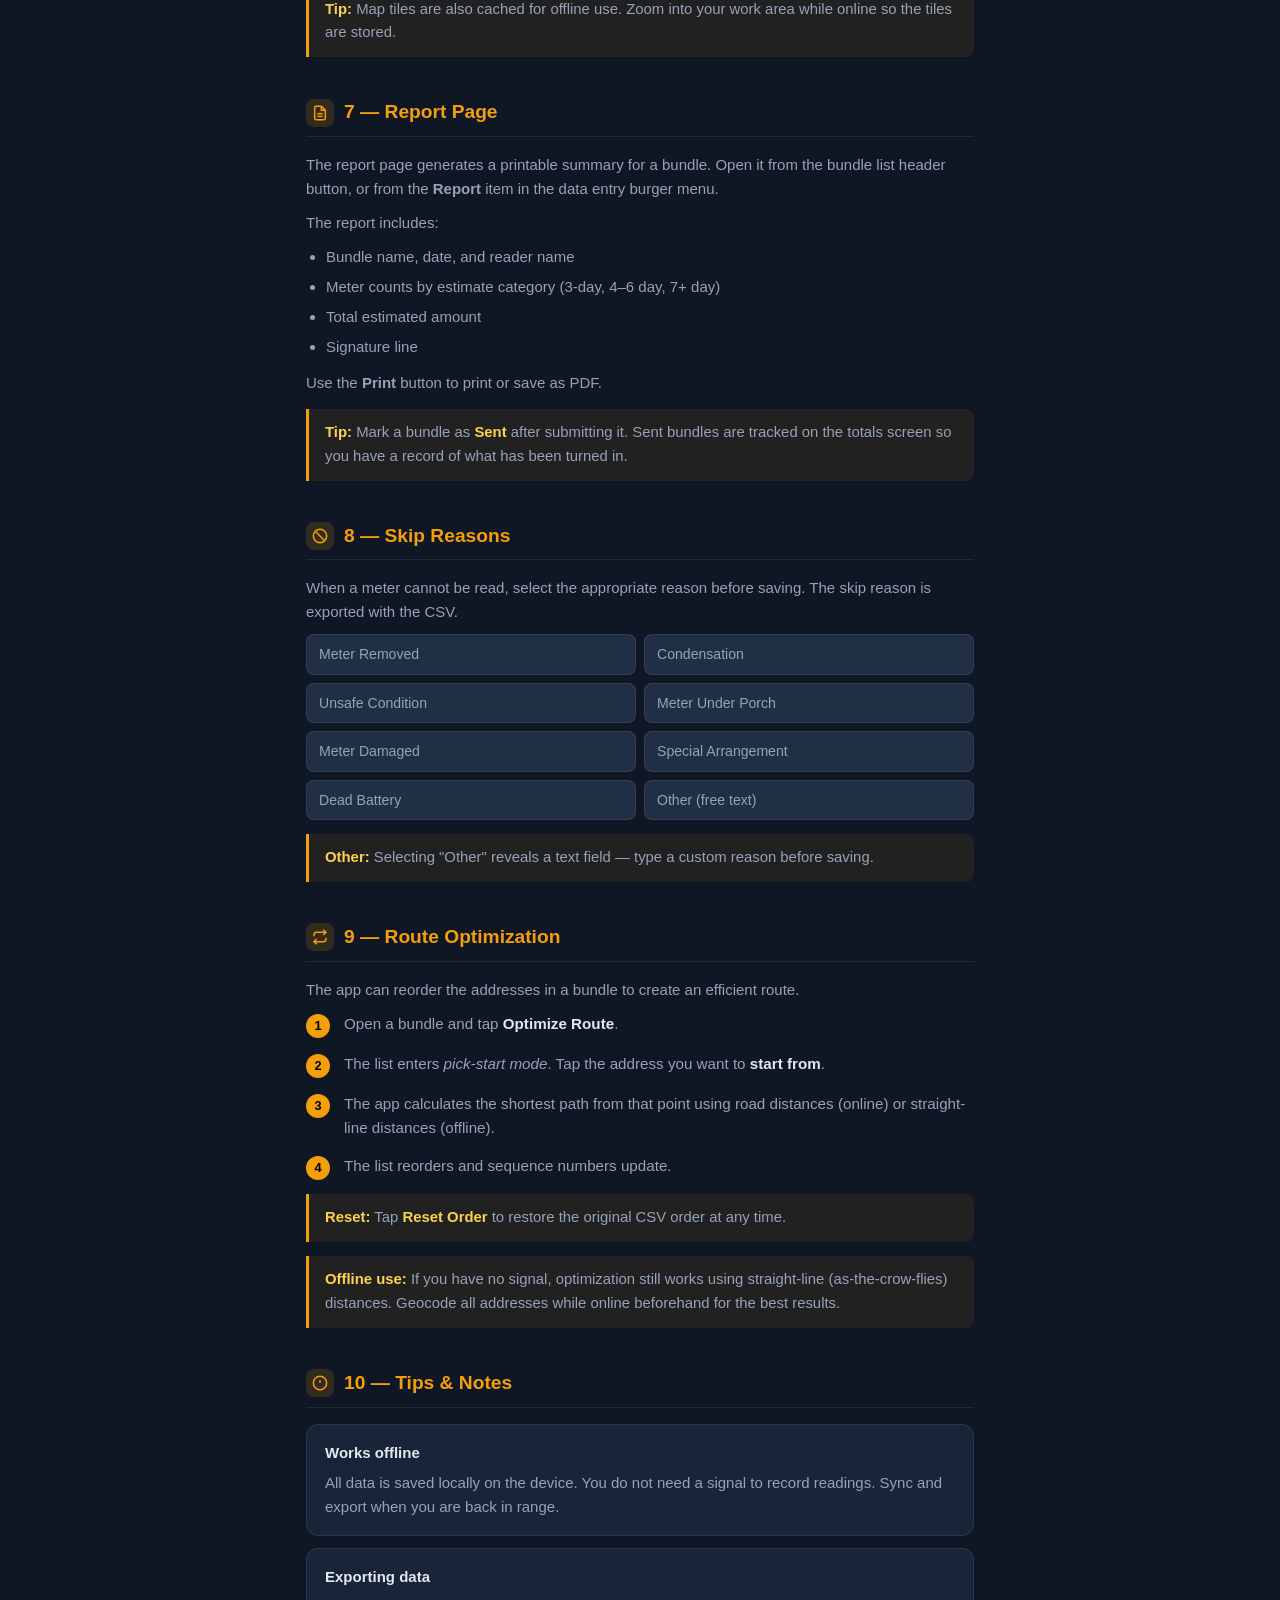
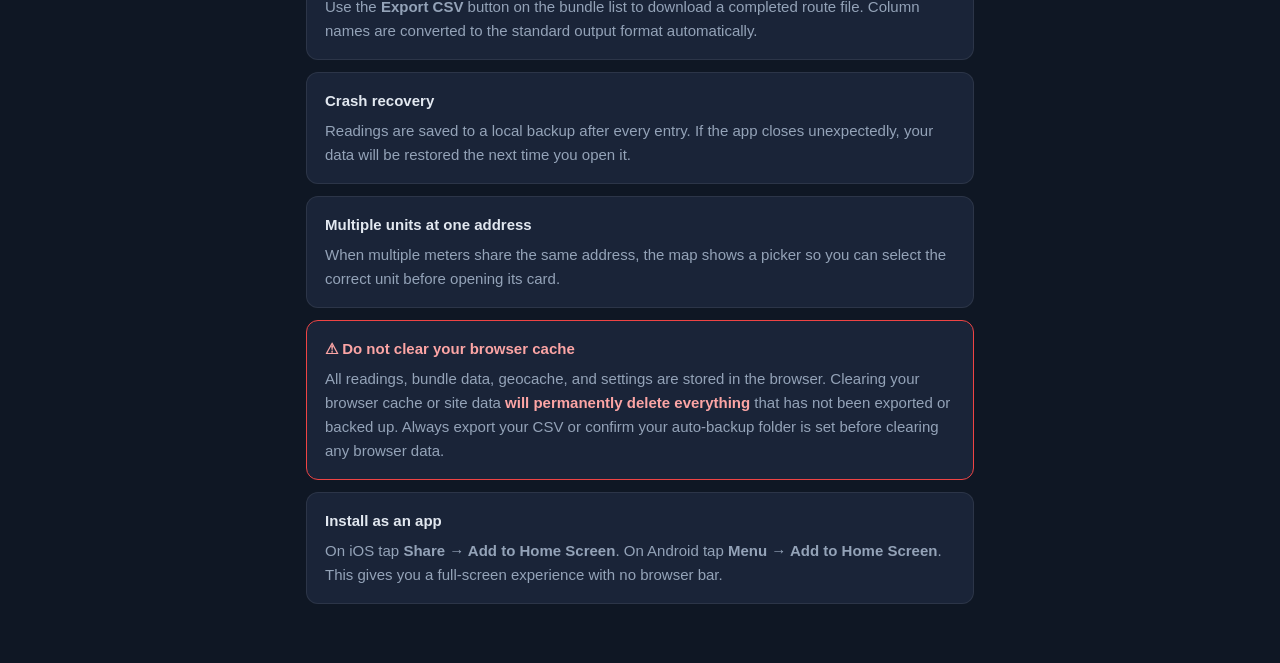
==== commit 6b5b1c64: "7.3" ====
--- a/guide.html
+++ b/guide.html
@@ -50,6 +50,23 @@
       font-size: 0.88rem;
       margin-top: 4px;
     }
+    .back-btn {
+      display: inline-flex;
+      align-items: center;
+      gap: 6px;
+      margin-bottom: 10px;
+      padding: 6px 14px;
+      background: rgba(245,158,11,0.12);
+      border: 1px solid rgba(245,158,11,0.35);
+      border-radius: 8px;
+      color: var(--gold);
+      font-size: 0.85rem;
+      font-weight: 600;
+      text-decoration: none;
+      cursor: pointer;
+      letter-spacing: 0.03em;
+    }
+    .back-btn:hover { background: rgba(245,158,11,0.22); }
 
     /* ── TOC ── */
     .toc {
@@ -277,6 +294,7 @@
 <body>
 
 <header class="site-header">
+  <button class="back-btn" onclick="window.close()">&#8592; Back to App</button>
   <h1>&#9660; Meter Reader — User Guide</h1>
   <p>Field reference for MET OUTS v7.2</p>
 </header>
